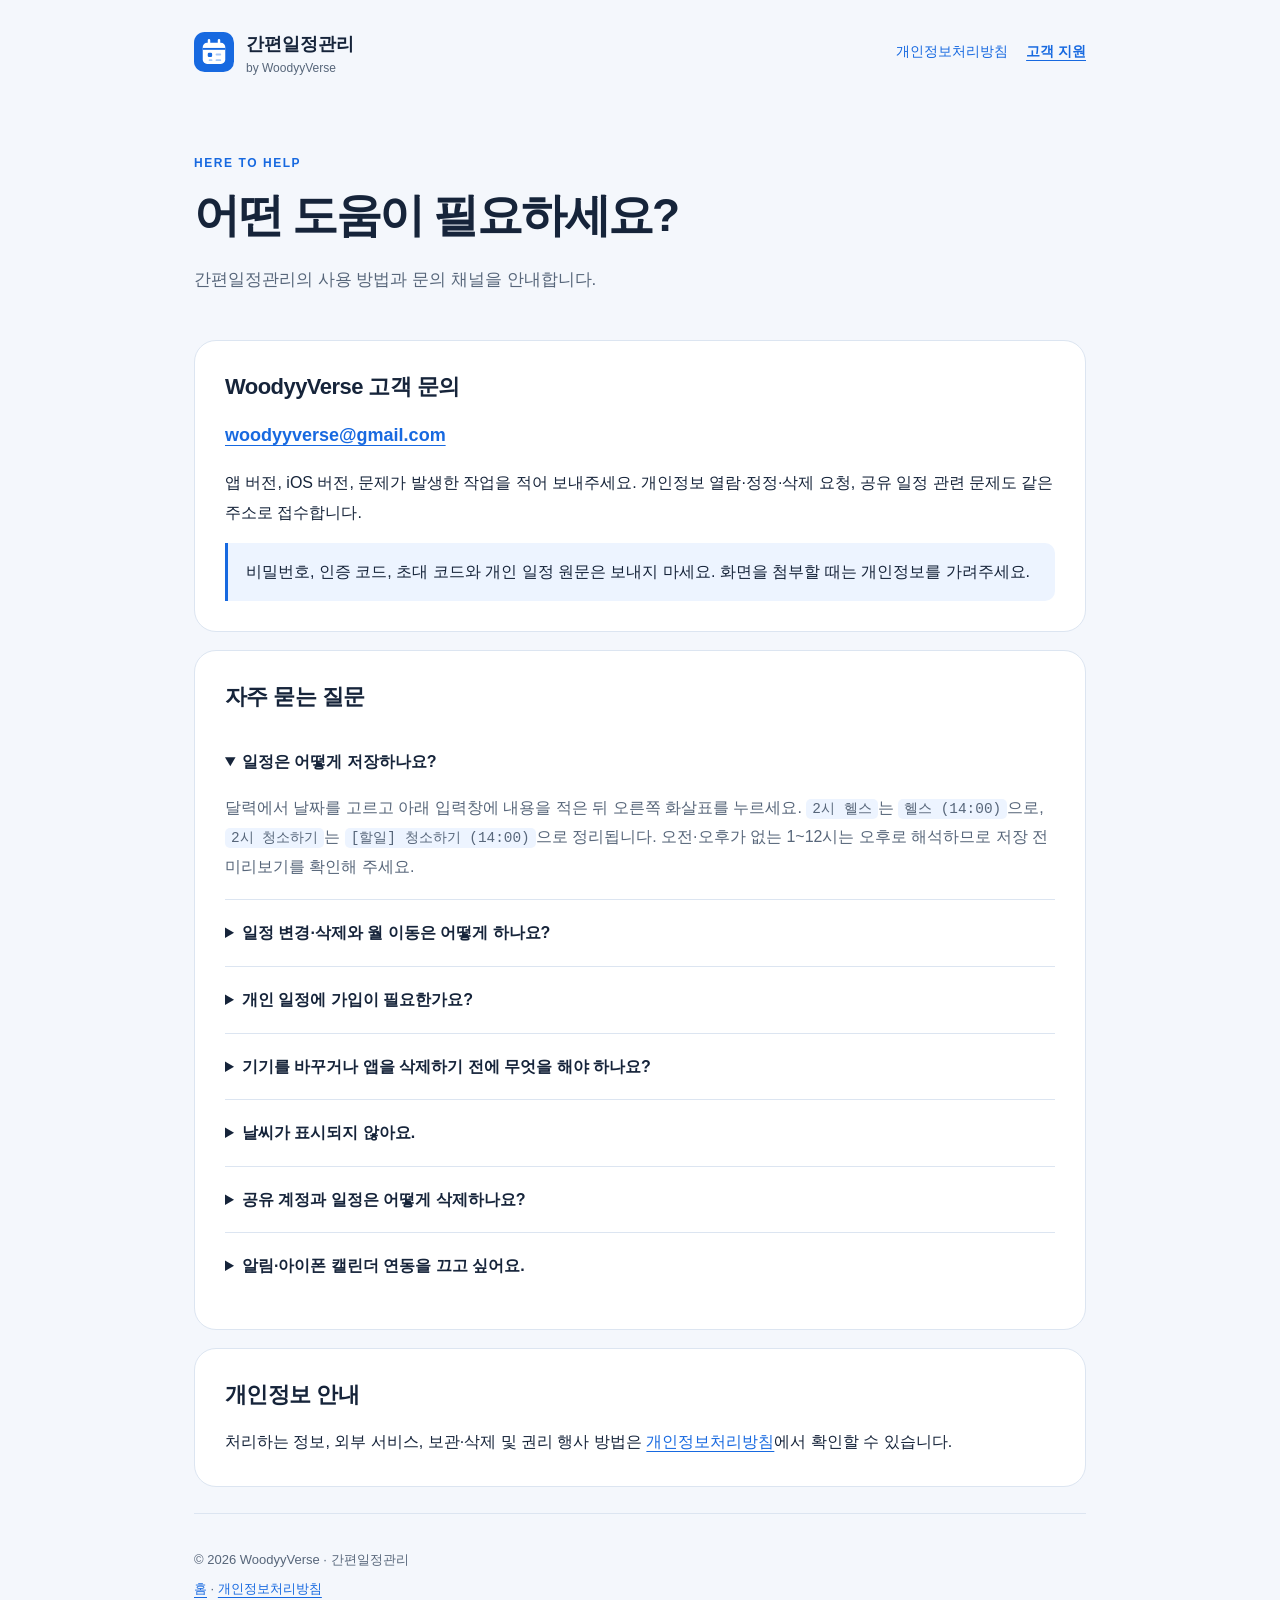
==== support/index.html @ 304d2524 "Publish privacy policy and support pages for 간편일정관리" ====
<!doctype html>
<html lang="ko">
<head>
  <meta charset="utf-8"><meta name="viewport" content="width=device-width, initial-scale=1">
  <title>고객 지원 | 간편일정관리</title>
  <meta name="description" content="간편일정관리 사용 방법, 일정 백업과 계정 삭제, WoodyyVerse 고객 문의를 안내합니다.">
  <meta name="theme-color" content="#1769e0">
  <link rel="icon" href="../assets/calendar.svg" type="image/svg+xml"><link rel="stylesheet" href="../assets/site.css">
</head>
<body>
  <a class="skip" href="#main">본문 바로가기</a>
  <div class="shell">
    <header class="header"><a class="brand" href="../"><img src="../assets/calendar.svg" alt="" width="40" height="40"><span>간편일정관리<small>by WoodyyVerse</small></span></a><nav aria-label="사이트 메뉴"><a href="../privacy/">개인정보처리방침</a><a aria-current="page" href="./">고객 지원</a></nav></header>
    <main id="main">
      <div class="hero"><p class="eyebrow">HERE TO HELP</p><h1>어떤 도움이 필요하세요?</h1><p class="lead">간편일정관리의 사용 방법과 문의 채널을 안내합니다.</p></div>
      <section class="card"><h2>WoodyyVerse 고객 문의</h2><p><a class="contact" href="mailto:woodyyverse@gmail.com">woodyyverse@gmail.com</a></p><p>앱 버전, iOS 버전, 문제가 발생한 작업을 적어 보내주세요. 개인정보 열람·정정·삭제 요청, 공유 일정 관련 문제도 같은 주소로 접수합니다.</p><p class="note">비밀번호, 인증 코드, 초대 코드와 개인 일정 원문은 보내지 마세요. 화면을 첨부할 때는 개인정보를 가려주세요.</p></section>
      <section class="card"><h2>자주 묻는 질문</h2>
        <details open><summary>일정은 어떻게 저장하나요?</summary><p>달력에서 날짜를 고르고 아래 입력창에 내용을 적은 뒤 오른쪽 화살표를 누르세요. <code>2시 헬스</code>는 <code>헬스 (14:00)</code>으로, <code>2시 청소하기</code>는 <code>[할일] 청소하기 (14:00)</code>으로 정리됩니다. 오전·오후가 없는 1~12시는 오후로 해석하므로 저장 전 미리보기를 확인해 주세요.</p></details>
        <details><summary>일정 변경·삭제와 월 이동은 어떻게 하나요?</summary><p>일정 행을 왼쪽으로 밀면 일정변경·삭제 버튼이 나타납니다. 달력을 좌우로 밀거나 월 이동 화살표를 누르면 이전·다음 달을 볼 수 있습니다.</p></details>
        <details><summary>개인 일정에 가입이 필요한가요?</summary><p>개인 기록은 가입 없이 사용할 수 있습니다. 공유달력은 계정과 인터넷 연결이 필요합니다. 로그인해도 개인 기록이 공유 서버에 자동 업로드되지는 않습니다.</p></details>
        <details><summary>기기를 바꾸거나 앱을 삭제하기 전에 무엇을 해야 하나요?</summary><p>설정과 백업에서 백업 파일을 내보내 안전한 위치에 보관하세요. 새 기기에서 백업 파일을 가져올 수 있습니다. 앱 삭제나 데이터 제거 전에 백업이 실제로 저장되었는지 확인해 주세요.</p></details>
        <details><summary>날씨가 표시되지 않아요.</summary><p>설정에서 ‘날씨를 함께 표현하기’를 켜고 예보 지역을 선택하세요. 인터넷 연결과 기상청에서 제공하는 예보가 필요합니다. 예보 범위 밖의 날짜에는 아이콘을 표시하지 않습니다.</p></details>
        <details><summary>공유 계정과 일정은 어떻게 삭제하나요?</summary><p>공유달력의 내 계정에서 ‘공유 계정 삭제’를 선택하세요. 내가 만든 공유달력과 그 일정이 함께 삭제됩니다. 다른 사람이 만든 달력에 작성한 일정은 남을 수 있으므로, 필요하면 계정 삭제 전에 직접 삭제하거나 이메일로 요청해 주세요. 기기의 개인 기록은 유지됩니다.</p></details>
        <details><summary>알림·아이폰 캘린더 연동을 끄고 싶어요.</summary><p>앱의 해당 설정이나 아이폰 설정에서 권한을 변경하세요. 연동 해제로 기존 Apple 캘린더 일정이 삭제되지는 않습니다. 알림 수신에는 기기의 알림·집중 모드 설정도 영향을 줍니다.</p></details>
      </section>
      <section class="card"><h2>개인정보 안내</h2><p>처리하는 정보, 외부 서비스, 보관·삭제 및 권리 행사 방법은 <a href="../privacy/">개인정보처리방침</a>에서 확인할 수 있습니다.</p></section>
    </main>
    <footer><p>© 2026 WoodyyVerse · 간편일정관리</p><p><a href="../">홈</a> · <a href="../privacy/">개인정보처리방침</a></p></footer>
  </div>
</body>
</html>
---- assets/site.css ----
:root{color-scheme:light dark;--bg:#f4f7fc;--surface:#fff;--ink:#16243a;--muted:#57667a;--blue:#1769e0;--line:#dce5f1;--soft:#edf4ff}
*{box-sizing:border-box}html{scroll-behavior:smooth;scroll-padding-top:24px}body{margin:0;background:var(--bg);color:var(--ink);font:16px/1.85 -apple-system,BlinkMacSystemFont,"Apple SD Gothic Neo","Noto Sans KR",sans-serif;word-break:keep-all;overflow-wrap:anywhere}a{color:var(--blue);text-underline-offset:4px}a:hover{text-decoration-thickness:2px}a:focus-visible{outline:3px solid var(--blue);outline-offset:5px;border-radius:3px}.skip{position:absolute;left:16px;top:-100px;padding:8px 14px;background:var(--surface);z-index:2}.skip:focus{top:12px}.shell{max-width:940px;margin:auto;padding:0 24px}.header{display:flex;align-items:center;justify-content:space-between;gap:18px;padding:28px 0}.brand{display:flex;align-items:center;gap:12px;text-decoration:none;color:var(--ink);font-weight:750;font-size:18px}.brand img{width:40px;height:40px}.brand small{display:block;color:var(--muted);font-size:12px;line-height:1.2;font-weight:500}nav{display:flex;gap:18px;flex-wrap:wrap}nav a{font-size:14px;text-decoration:none}nav a[aria-current=page]{font-weight:750;text-decoration:underline}.hero{padding:48px 0 28px}.eyebrow{font-size:12px;letter-spacing:.13em;font-weight:700;color:var(--blue);margin:0 0 12px}h1{font-size:clamp(30px,6vw,46px);line-height:1.3;letter-spacing:-.05em;margin:0 0 18px}h2{font-size:22px;line-height:1.45;letter-spacing:-.025em;margin:0 0 16px}h3{font-size:17px;margin:22px 0 8px}.lead{color:var(--muted);font-size:17px;max-width:640px}.meta{display:flex;gap:8px 20px;flex-wrap:wrap;font-size:13px;color:var(--muted);margin:22px 0}.card{background:var(--surface);border:1px solid var(--line);border-radius:22px;padding:30px;margin:0 0 18px}.card p:last-child{margin-bottom:0}.note{border-left:3px solid var(--blue);padding:14px 18px;background:var(--soft);border-radius:0 10px 10px 0}.toc ol{display:grid;grid-template-columns:1fr 1fr;gap:4px 28px;margin:8px 0;padding-left:24px}.grid{display:grid;grid-template-columns:1fr 1fr;gap:18px}.grid .card{margin:0}.button{display:inline-block;padding:11px 20px;border-radius:12px;background:var(--blue);color:white;text-decoration:none;font-weight:650}.button.secondary{background:var(--soft);color:var(--blue)}.actions{display:flex;flex-wrap:wrap;gap:12px;margin:26px 0}.table-wrap{overflow-x:auto}table{border-collapse:collapse;width:100%;font-size:14px;min-width:540px}th,td{text-align:left;vertical-align:top;border-bottom:1px solid var(--line);padding:14px 12px}th{background:var(--soft);font-weight:700}th:first-child,td:first-child{padding-left:0}td:first-child{font-weight:650;min-width:110px}ul,ol{padding-left:22px}li+li{margin-top:6px}code{background:var(--soft);border-radius:5px;padding:2px 6px;font-size:.9em}footer{color:var(--muted);font-size:13px;padding:30px 0 44px;margin-top:26px;border-top:1px solid var(--line)}footer p{margin:4px 0}details{border-bottom:1px solid var(--line);padding:18px 0}details:last-child{border:0}summary{cursor:pointer;font-weight:650}details p{color:var(--muted)}.contact{font-size:18px;font-weight:650}.version{display:inline-block;font-size:12px;color:var(--muted);border:1px solid var(--line);padding:2px 10px;border-radius:999px}
@media(max-width:620px){.shell{padding:0 18px}.header{align-items:flex-start;flex-direction:column;padding:22px 0}.hero{padding-top:28px}.card{padding:23px 20px;border-radius:18px}.toc ol,.grid{grid-template-columns:1fr}.meta{gap:4px 16px}nav{gap:20px}}
@media(prefers-color-scheme:dark){:root{--bg:#0e1623;--surface:#172335;--ink:#ecf2fb;--muted:#acbbd0;--blue:#83b5ff;--line:#2c3e57;--soft:#21334e}.button{background:#1769e0;color:#fff}.button.secondary{background:var(--soft);color:var(--blue)}}
@media(prefers-reduced-motion:reduce){html{scroll-behavior:auto}}
@media print{body{background:#fff;color:#111}.header,nav,.toc,.skip,.actions{display:none}.card{border:0;padding:10px 0;margin:0;border-radius:0}a{color:inherit}.hero{padding:0}.shell{max-width:none}footer{padding-bottom:0}h2{break-after:avoid}}
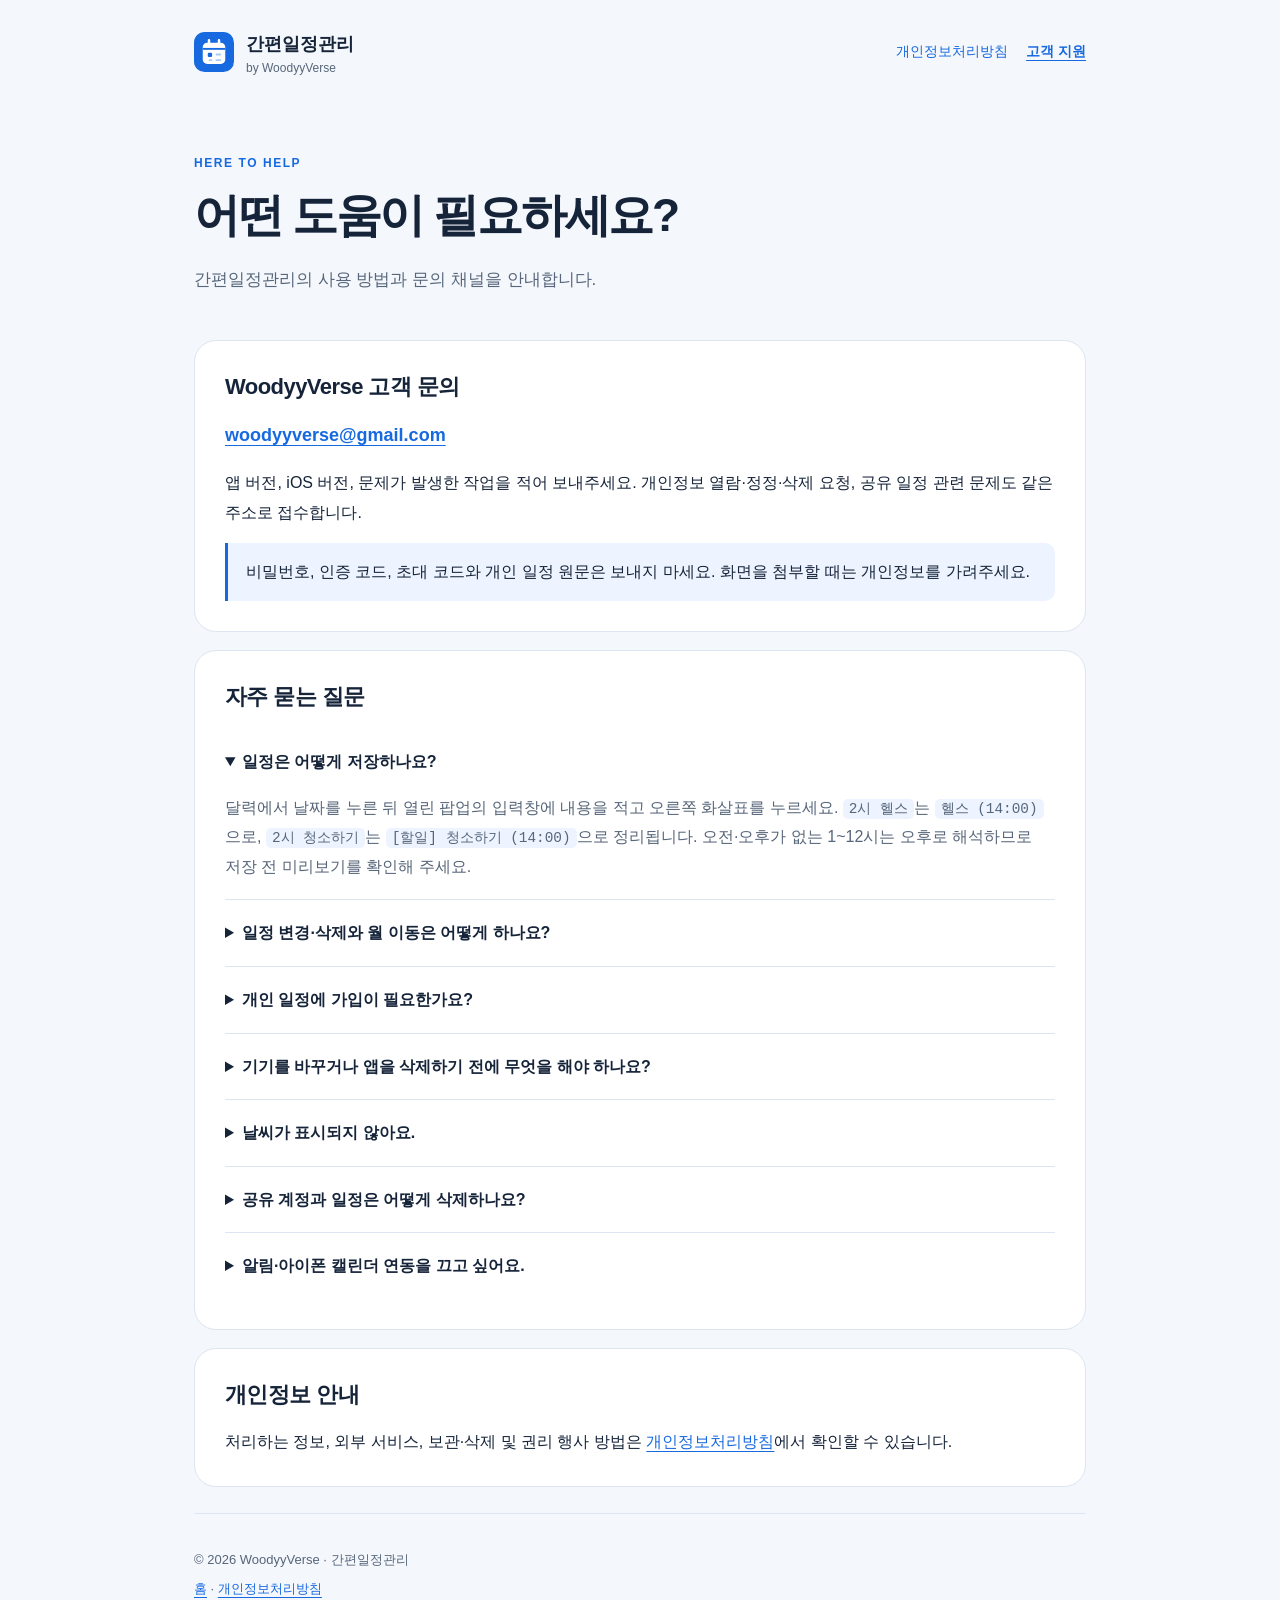
==== commit f13408bb: "Describe optional weather, temperature and air forecasts and local reset" ====
--- a/support/index.html
+++ b/support/index.html
@@ -15,12 +15,12 @@
       <div class="hero"><p class="eyebrow">HERE TO HELP</p><h1>어떤 도움이 필요하세요?</h1><p class="lead">간편일정관리의 사용 방법과 문의 채널을 안내합니다.</p></div>
       <section class="card"><h2>WoodyyVerse 고객 문의</h2><p><a class="contact" href="mailto:woodyyverse@gmail.com">woodyyverse@gmail.com</a></p><p>앱 버전, iOS 버전, 문제가 발생한 작업을 적어 보내주세요. 개인정보 열람·정정·삭제 요청, 공유 일정 관련 문제도 같은 주소로 접수합니다.</p><p class="note">비밀번호, 인증 코드, 초대 코드와 개인 일정 원문은 보내지 마세요. 화면을 첨부할 때는 개인정보를 가려주세요.</p></section>
       <section class="card"><h2>자주 묻는 질문</h2>
-        <details open><summary>일정은 어떻게 저장하나요?</summary><p>달력에서 날짜를 고르고 아래 입력창에 내용을 적은 뒤 오른쪽 화살표를 누르세요. <code>2시 헬스</code>는 <code>헬스 (14:00)</code>으로, <code>2시 청소하기</code>는 <code>[할일] 청소하기 (14:00)</code>으로 정리됩니다. 오전·오후가 없는 1~12시는 오후로 해석하므로 저장 전 미리보기를 확인해 주세요.</p></details>
+        <details open><summary>일정은 어떻게 저장하나요?</summary><p>달력에서 날짜를 누른 뒤 열린 팝업의 입력창에 내용을 적고 오른쪽 화살표를 누르세요. <code>2시 헬스</code>는 <code>헬스 (14:00)</code>으로, <code>2시 청소하기</code>는 <code>[할일] 청소하기 (14:00)</code>으로 정리됩니다. 오전·오후가 없는 1~12시는 오후로 해석하므로 저장 전 미리보기를 확인해 주세요.</p></details>
         <details><summary>일정 변경·삭제와 월 이동은 어떻게 하나요?</summary><p>일정 행을 왼쪽으로 밀면 일정변경·삭제 버튼이 나타납니다. 달력을 좌우로 밀거나 월 이동 화살표를 누르면 이전·다음 달을 볼 수 있습니다.</p></details>
         <details><summary>개인 일정에 가입이 필요한가요?</summary><p>개인 기록은 가입 없이 사용할 수 있습니다. 공유달력은 계정과 인터넷 연결이 필요합니다. 로그인해도 개인 기록이 공유 서버에 자동 업로드되지는 않습니다.</p></details>
         <details><summary>기기를 바꾸거나 앱을 삭제하기 전에 무엇을 해야 하나요?</summary><p>설정과 백업에서 백업 파일을 내보내 안전한 위치에 보관하세요. 새 기기에서 백업 파일을 가져올 수 있습니다. 앱 삭제나 데이터 제거 전에 백업이 실제로 저장되었는지 확인해 주세요.</p></details>
-        <details><summary>날씨가 표시되지 않아요.</summary><p>설정에서 ‘날씨를 함께 표현하기’를 켜고 예보 지역을 선택하세요. 인터넷 연결과 기상청에서 제공하는 예보가 필요합니다. 예보 범위 밖의 날짜에는 아이콘을 표시하지 않습니다.</p></details>
-        <details><summary>공유 계정과 일정은 어떻게 삭제하나요?</summary><p>공유달력의 내 계정에서 ‘공유 계정 삭제’를 선택하세요. 내가 만든 공유달력과 그 일정이 함께 삭제됩니다. 다른 사람이 만든 달력에 작성한 일정은 남을 수 있으므로, 필요하면 계정 삭제 전에 직접 삭제하거나 이메일로 요청해 주세요. 기기의 개인 기록은 유지됩니다.</p></details>
+        <details><summary>날씨가 표시되지 않아요.</summary><p>달력 상단에서 날씨·기온·미세먼지 함께보기를 각각 선택하고 해당 지역을 고르세요. 날씨·기온은 기상청 예보, 미세먼지는 에어코리아 권역별 예보를 사용합니다. 인터넷 연결이 필요하고, 제공 범위 밖의 날짜는 비워 둡니다. 기온은 예보 구간의 범위이며 오늘은 남은 시간 기준입니다.</p></details>
+        <details><summary>공유 계정과 일정은 어떻게 삭제하나요?</summary><p>공유달력의 내 계정에서 ‘공유 계정 삭제’를 선택하세요. 내가 만든 공유달력과 그 일정이 함께 삭제됩니다. 다른 사람이 만든 달력을 포함해 본인이 작성한 모든 공유 일정의 내용도 삭제됩니다. 기기의 개인 기록은 유지됩니다.</p></details>
         <details><summary>알림·아이폰 캘린더 연동을 끄고 싶어요.</summary><p>앱의 해당 설정이나 아이폰 설정에서 권한을 변경하세요. 연동 해제로 기존 Apple 캘린더 일정이 삭제되지는 않습니다. 알림 수신에는 기기의 알림·집중 모드 설정도 영향을 줍니다.</p></details>
       </section>
       <section class="card"><h2>개인정보 안내</h2><p>처리하는 정보, 외부 서비스, 보관·삭제 및 권리 행사 방법은 <a href="../privacy/">개인정보처리방침</a>에서 확인할 수 있습니다.</p></section>
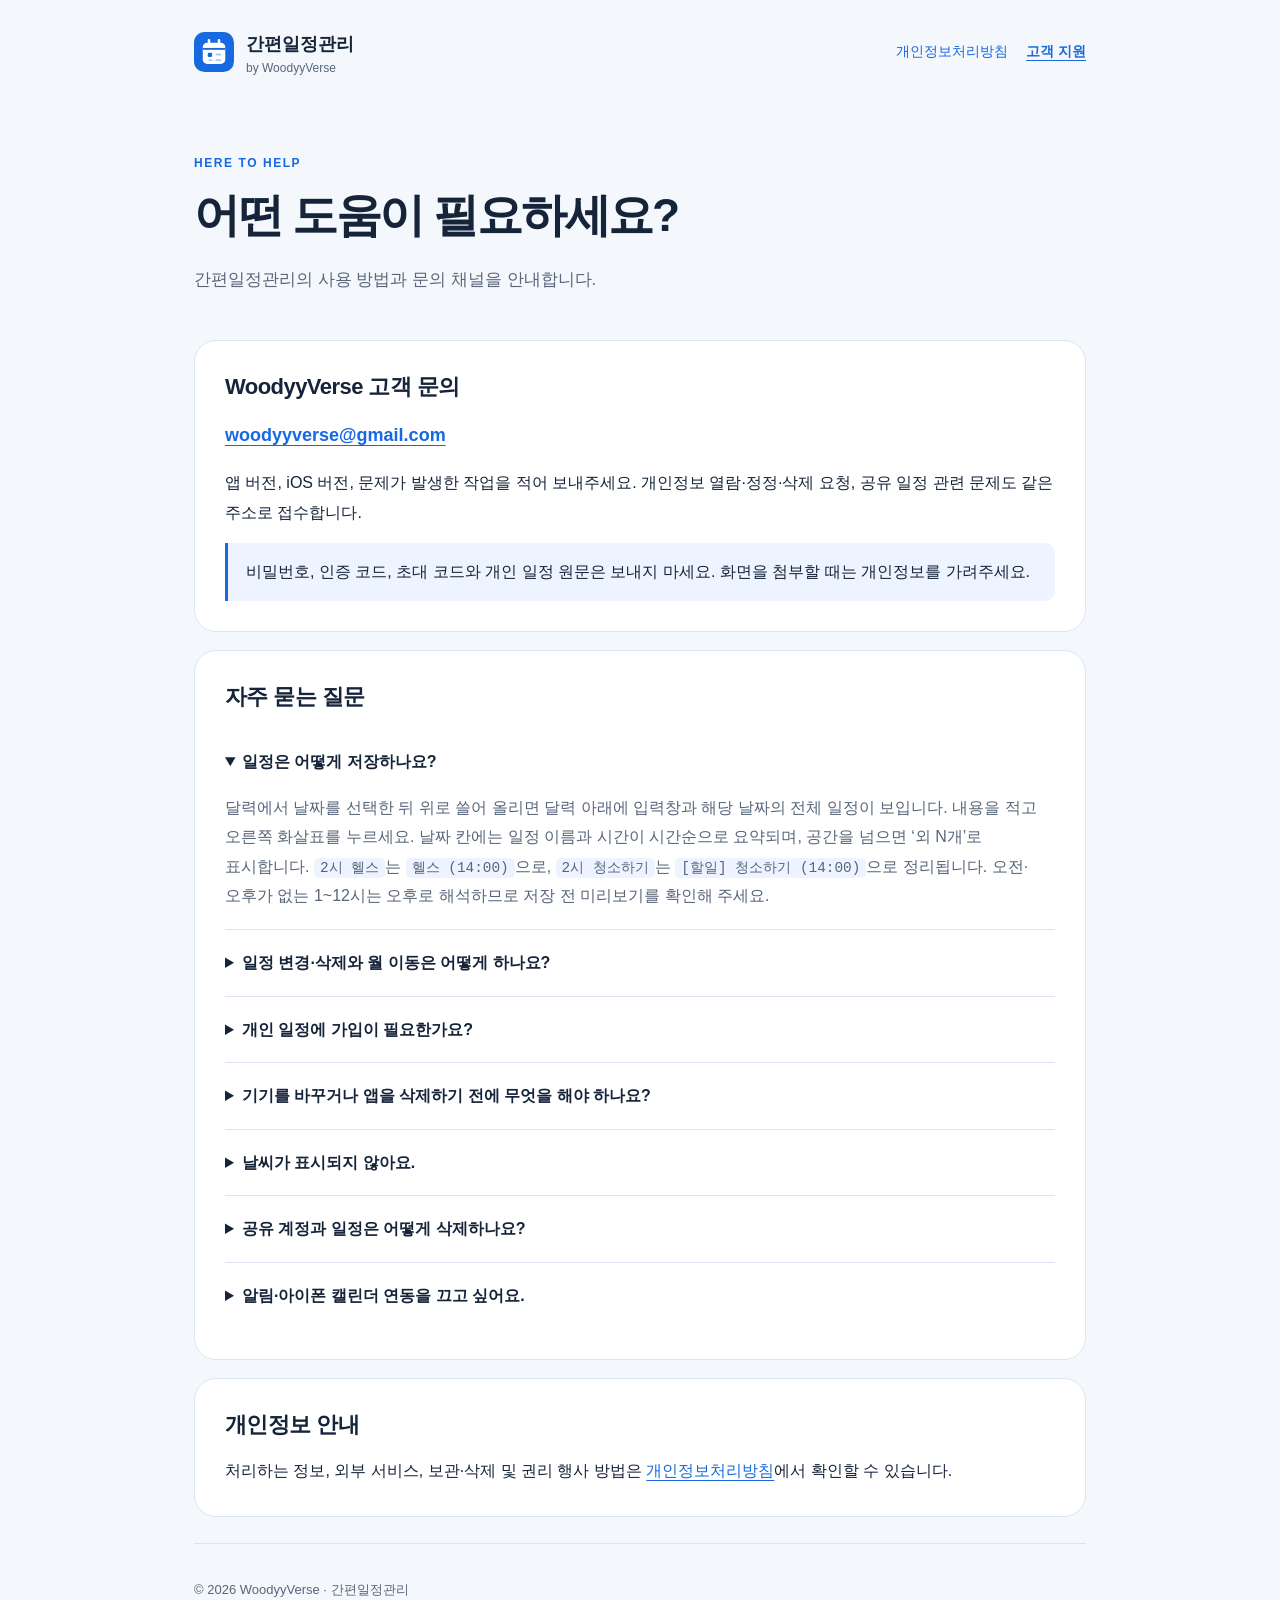
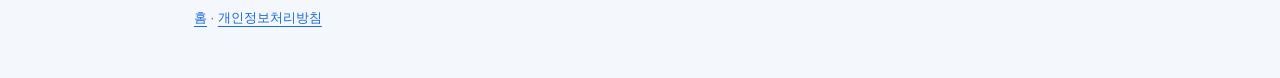
==== commit 5159112b: "Explain inline date entry and chronological month summaries" ====
--- a/support/index.html
+++ b/support/index.html
@@ -15,11 +15,11 @@
       <div class="hero"><p class="eyebrow">HERE TO HELP</p><h1>어떤 도움이 필요하세요?</h1><p class="lead">간편일정관리의 사용 방법과 문의 채널을 안내합니다.</p></div>
       <section class="card"><h2>WoodyyVerse 고객 문의</h2><p><a class="contact" href="mailto:woodyyverse@gmail.com">woodyyverse@gmail.com</a></p><p>앱 버전, iOS 버전, 문제가 발생한 작업을 적어 보내주세요. 개인정보 열람·정정·삭제 요청, 공유 일정 관련 문제도 같은 주소로 접수합니다.</p><p class="note">비밀번호, 인증 코드, 초대 코드와 개인 일정 원문은 보내지 마세요. 화면을 첨부할 때는 개인정보를 가려주세요.</p></section>
       <section class="card"><h2>자주 묻는 질문</h2>
-        <details open><summary>일정은 어떻게 저장하나요?</summary><p>달력에서 날짜를 누른 뒤 열린 팝업의 입력창에 내용을 적고 오른쪽 화살표를 누르세요. <code>2시 헬스</code>는 <code>헬스 (14:00)</code>으로, <code>2시 청소하기</code>는 <code>[할일] 청소하기 (14:00)</code>으로 정리됩니다. 오전·오후가 없는 1~12시는 오후로 해석하므로 저장 전 미리보기를 확인해 주세요.</p></details>
+        <details open><summary>일정은 어떻게 저장하나요?</summary><p>달력에서 날짜를 선택한 뒤 위로 쓸어 올리면 달력 아래에 입력창과 해당 날짜의 전체 일정이 보입니다. 내용을 적고 오른쪽 화살표를 누르세요. 날짜 칸에는 일정 이름과 시간이 시간순으로 요약되며, 공간을 넘으면 ‘외 N개’로 표시합니다. <code>2시 헬스</code>는 <code>헬스 (14:00)</code>으로, <code>2시 청소하기</code>는 <code>[할일] 청소하기 (14:00)</code>으로 정리됩니다. 오전·오후가 없는 1~12시는 오후로 해석하므로 저장 전 미리보기를 확인해 주세요.</p></details>
         <details><summary>일정 변경·삭제와 월 이동은 어떻게 하나요?</summary><p>일정 행을 왼쪽으로 밀면 일정변경·삭제 버튼이 나타납니다. 달력을 좌우로 밀거나 월 이동 화살표를 누르면 이전·다음 달을 볼 수 있습니다.</p></details>
         <details><summary>개인 일정에 가입이 필요한가요?</summary><p>개인 기록은 가입 없이 사용할 수 있습니다. 공유달력은 계정과 인터넷 연결이 필요합니다. 로그인해도 개인 기록이 공유 서버에 자동 업로드되지는 않습니다.</p></details>
         <details><summary>기기를 바꾸거나 앱을 삭제하기 전에 무엇을 해야 하나요?</summary><p>설정과 백업에서 백업 파일을 내보내 안전한 위치에 보관하세요. 새 기기에서 백업 파일을 가져올 수 있습니다. 앱 삭제나 데이터 제거 전에 백업이 실제로 저장되었는지 확인해 주세요.</p></details>
-        <details><summary>날씨가 표시되지 않아요.</summary><p>달력 상단에서 날씨·기온·미세먼지 함께보기를 각각 선택하고 해당 지역을 고르세요. 날씨·기온은 기상청 예보, 미세먼지는 에어코리아 권역별 예보를 사용합니다. 인터넷 연결이 필요하고, 제공 범위 밖의 날짜는 비워 둡니다. 기온은 예보 구간의 범위이며 오늘은 남은 시간 기준입니다.</p></details>
+        <details><summary>날씨가 표시되지 않아요.</summary><p>달력 상단에서 날씨 함께보기를 켜고 지역을 고르면 날씨 아이콘과 기온이 함께 표시됩니다. 미세먼지는 별도로 함께보기를 켜고 권역을 고르세요. 날씨·기온은 기상청 예보, 미세먼지는 에어코리아 권역별 예보를 사용합니다. 인터넷 연결이 필요하고, 제공 범위 밖의 날짜는 비워 둡니다. 기온은 예보 구간의 범위이며 오늘은 남은 시간 기준입니다.</p></details>
         <details><summary>공유 계정과 일정은 어떻게 삭제하나요?</summary><p>공유달력의 내 계정에서 ‘공유 계정 삭제’를 선택하세요. 내가 만든 공유달력과 그 일정이 함께 삭제됩니다. 다른 사람이 만든 달력을 포함해 본인이 작성한 모든 공유 일정의 내용도 삭제됩니다. 기기의 개인 기록은 유지됩니다.</p></details>
         <details><summary>알림·아이폰 캘린더 연동을 끄고 싶어요.</summary><p>앱의 해당 설정이나 아이폰 설정에서 권한을 변경하세요. 연동 해제로 기존 Apple 캘린더 일정이 삭제되지는 않습니다. 알림 수신에는 기기의 알림·집중 모드 설정도 영향을 줍니다.</p></details>
       </section>
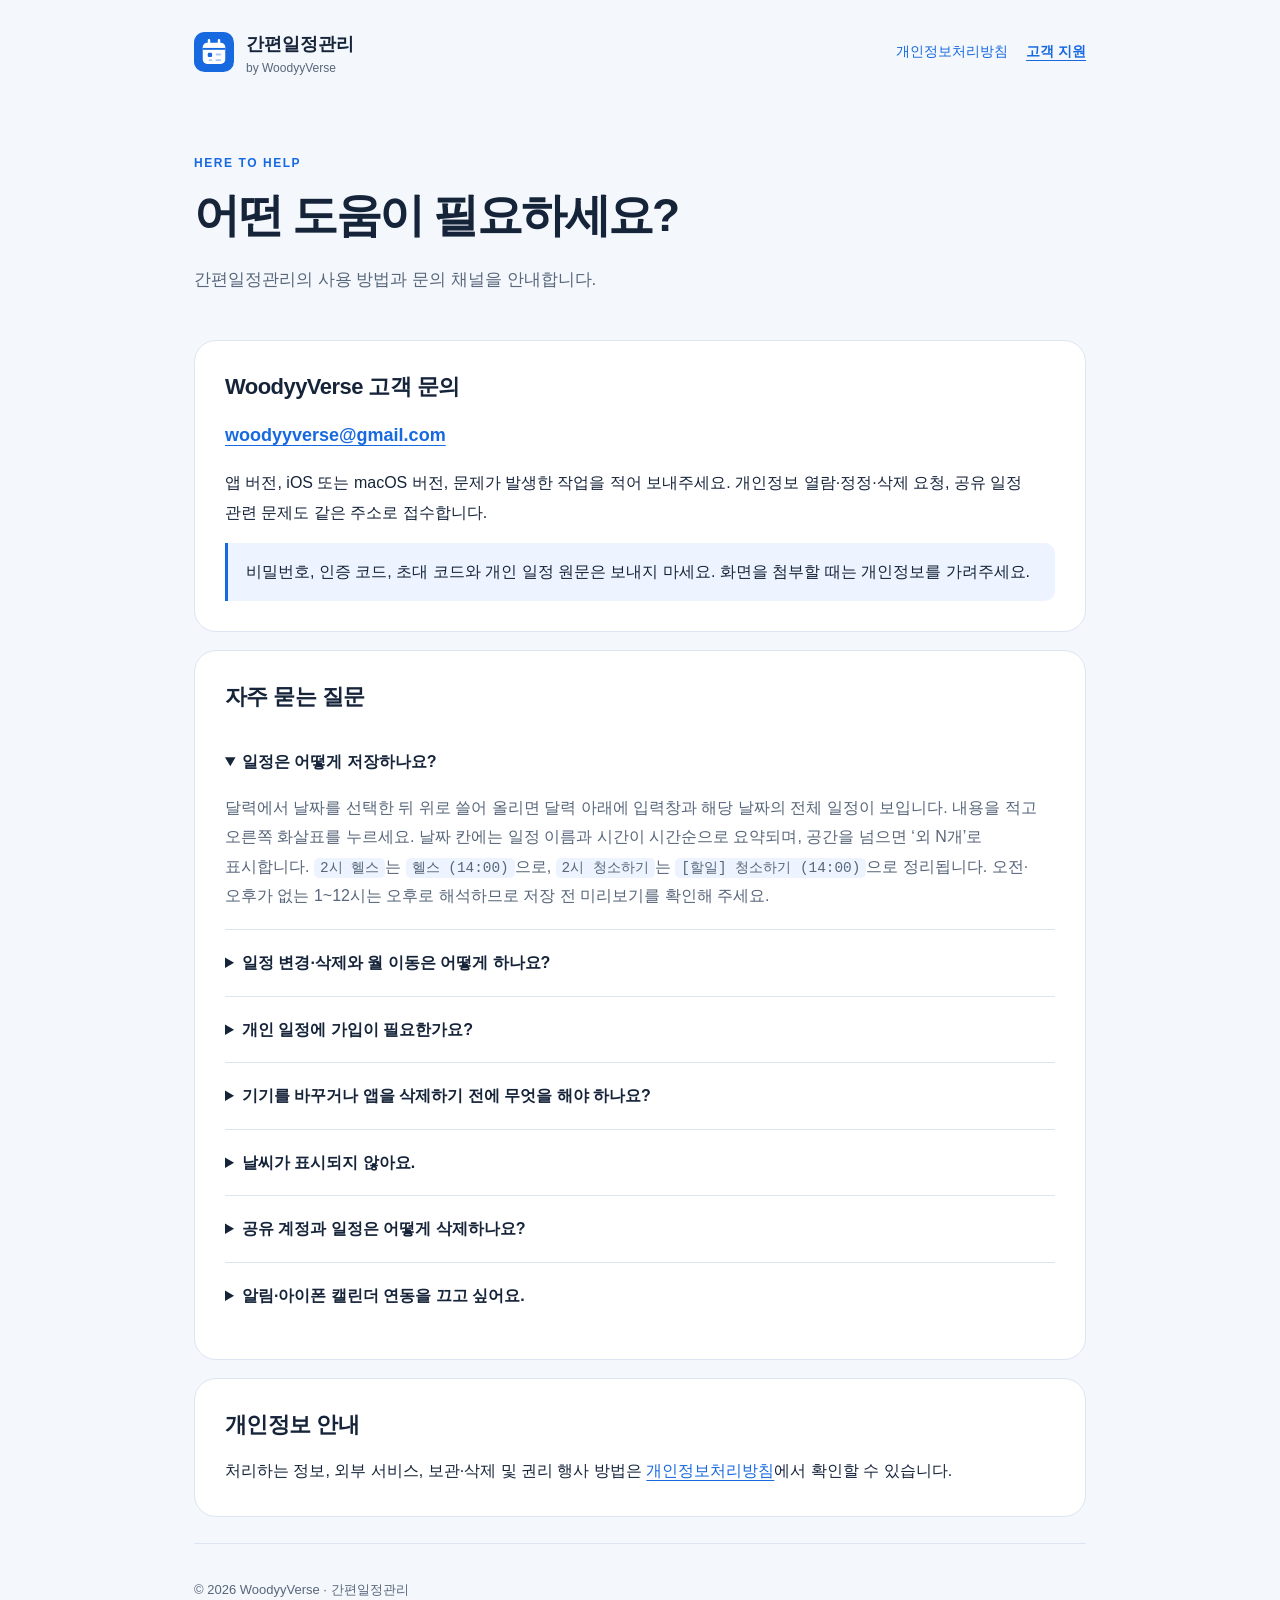
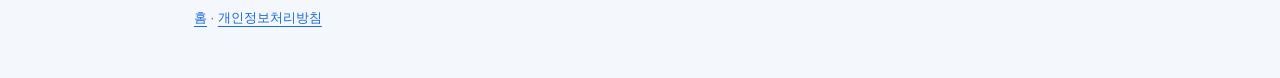
==== commit eddbcd5c: "Document native Mac menu calendar and device-local storage" ====
--- a/support/index.html
+++ b/support/index.html
@@ -13,7 +13,7 @@
     <header class="header"><a class="brand" href="../"><img src="../assets/calendar.svg" alt="" width="40" height="40"><span>간편일정관리<small>by WoodyyVerse</small></span></a><nav aria-label="사이트 메뉴"><a href="../privacy/">개인정보처리방침</a><a aria-current="page" href="./">고객 지원</a></nav></header>
     <main id="main">
       <div class="hero"><p class="eyebrow">HERE TO HELP</p><h1>어떤 도움이 필요하세요?</h1><p class="lead">간편일정관리의 사용 방법과 문의 채널을 안내합니다.</p></div>
-      <section class="card"><h2>WoodyyVerse 고객 문의</h2><p><a class="contact" href="mailto:woodyyverse@gmail.com">woodyyverse@gmail.com</a></p><p>앱 버전, iOS 버전, 문제가 발생한 작업을 적어 보내주세요. 개인정보 열람·정정·삭제 요청, 공유 일정 관련 문제도 같은 주소로 접수합니다.</p><p class="note">비밀번호, 인증 코드, 초대 코드와 개인 일정 원문은 보내지 마세요. 화면을 첨부할 때는 개인정보를 가려주세요.</p></section>
+      <section class="card"><h2>WoodyyVerse 고객 문의</h2><p><a class="contact" href="mailto:woodyyverse@gmail.com">woodyyverse@gmail.com</a></p><p>앱 버전, iOS 또는 macOS 버전, 문제가 발생한 작업을 적어 보내주세요. 개인정보 열람·정정·삭제 요청, 공유 일정 관련 문제도 같은 주소로 접수합니다.</p><p class="note">비밀번호, 인증 코드, 초대 코드와 개인 일정 원문은 보내지 마세요. 화면을 첨부할 때는 개인정보를 가려주세요.</p></section>
       <section class="card"><h2>자주 묻는 질문</h2>
         <details open><summary>일정은 어떻게 저장하나요?</summary><p>달력에서 날짜를 선택한 뒤 위로 쓸어 올리면 달력 아래에 입력창과 해당 날짜의 전체 일정이 보입니다. 내용을 적고 오른쪽 화살표를 누르세요. 날짜 칸에는 일정 이름과 시간이 시간순으로 요약되며, 공간을 넘으면 ‘외 N개’로 표시합니다. <code>2시 헬스</code>는 <code>헬스 (14:00)</code>으로, <code>2시 청소하기</code>는 <code>[할일] 청소하기 (14:00)</code>으로 정리됩니다. 오전·오후가 없는 1~12시는 오후로 해석하므로 저장 전 미리보기를 확인해 주세요.</p></details>
         <details><summary>일정 변경·삭제와 월 이동은 어떻게 하나요?</summary><p>일정 행을 왼쪽으로 밀면 일정변경·삭제 버튼이 나타납니다. 달력을 좌우로 밀거나 월 이동 화살표를 누르면 이전·다음 달을 볼 수 있습니다.</p></details>
